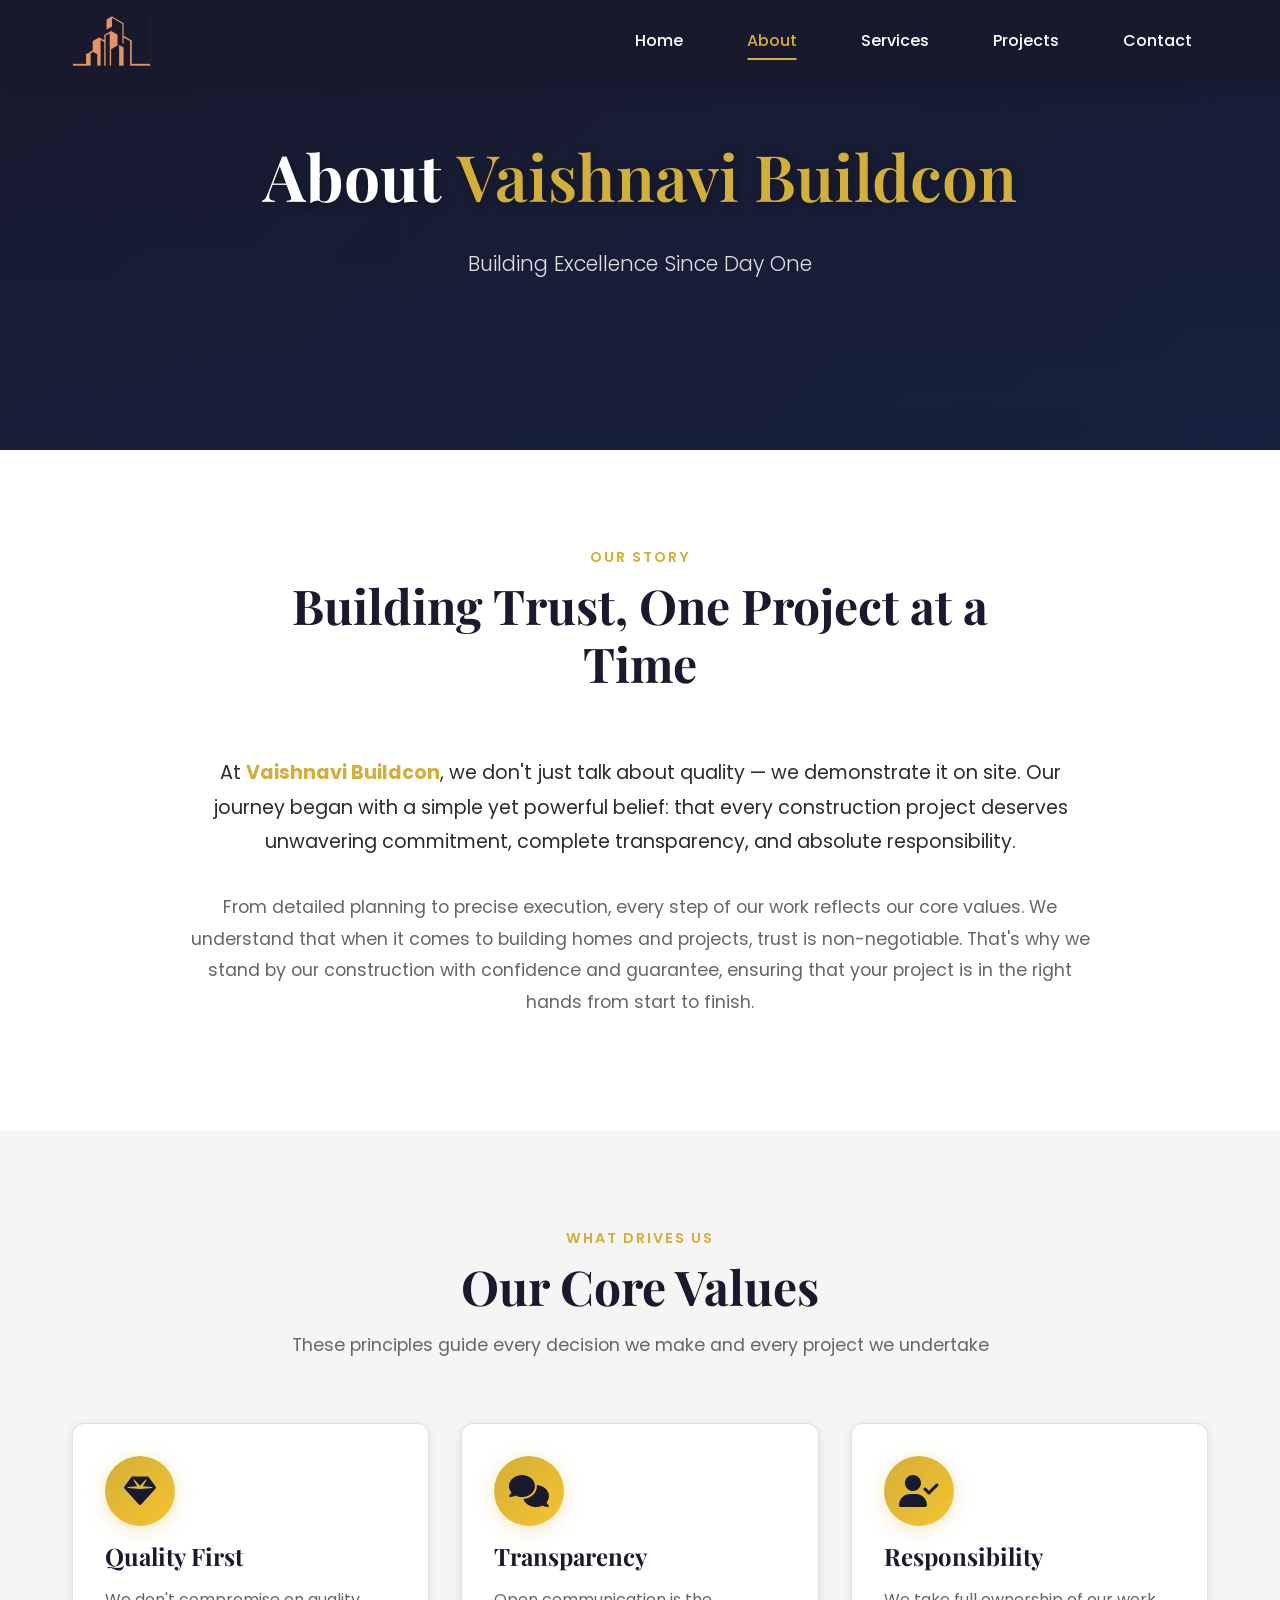
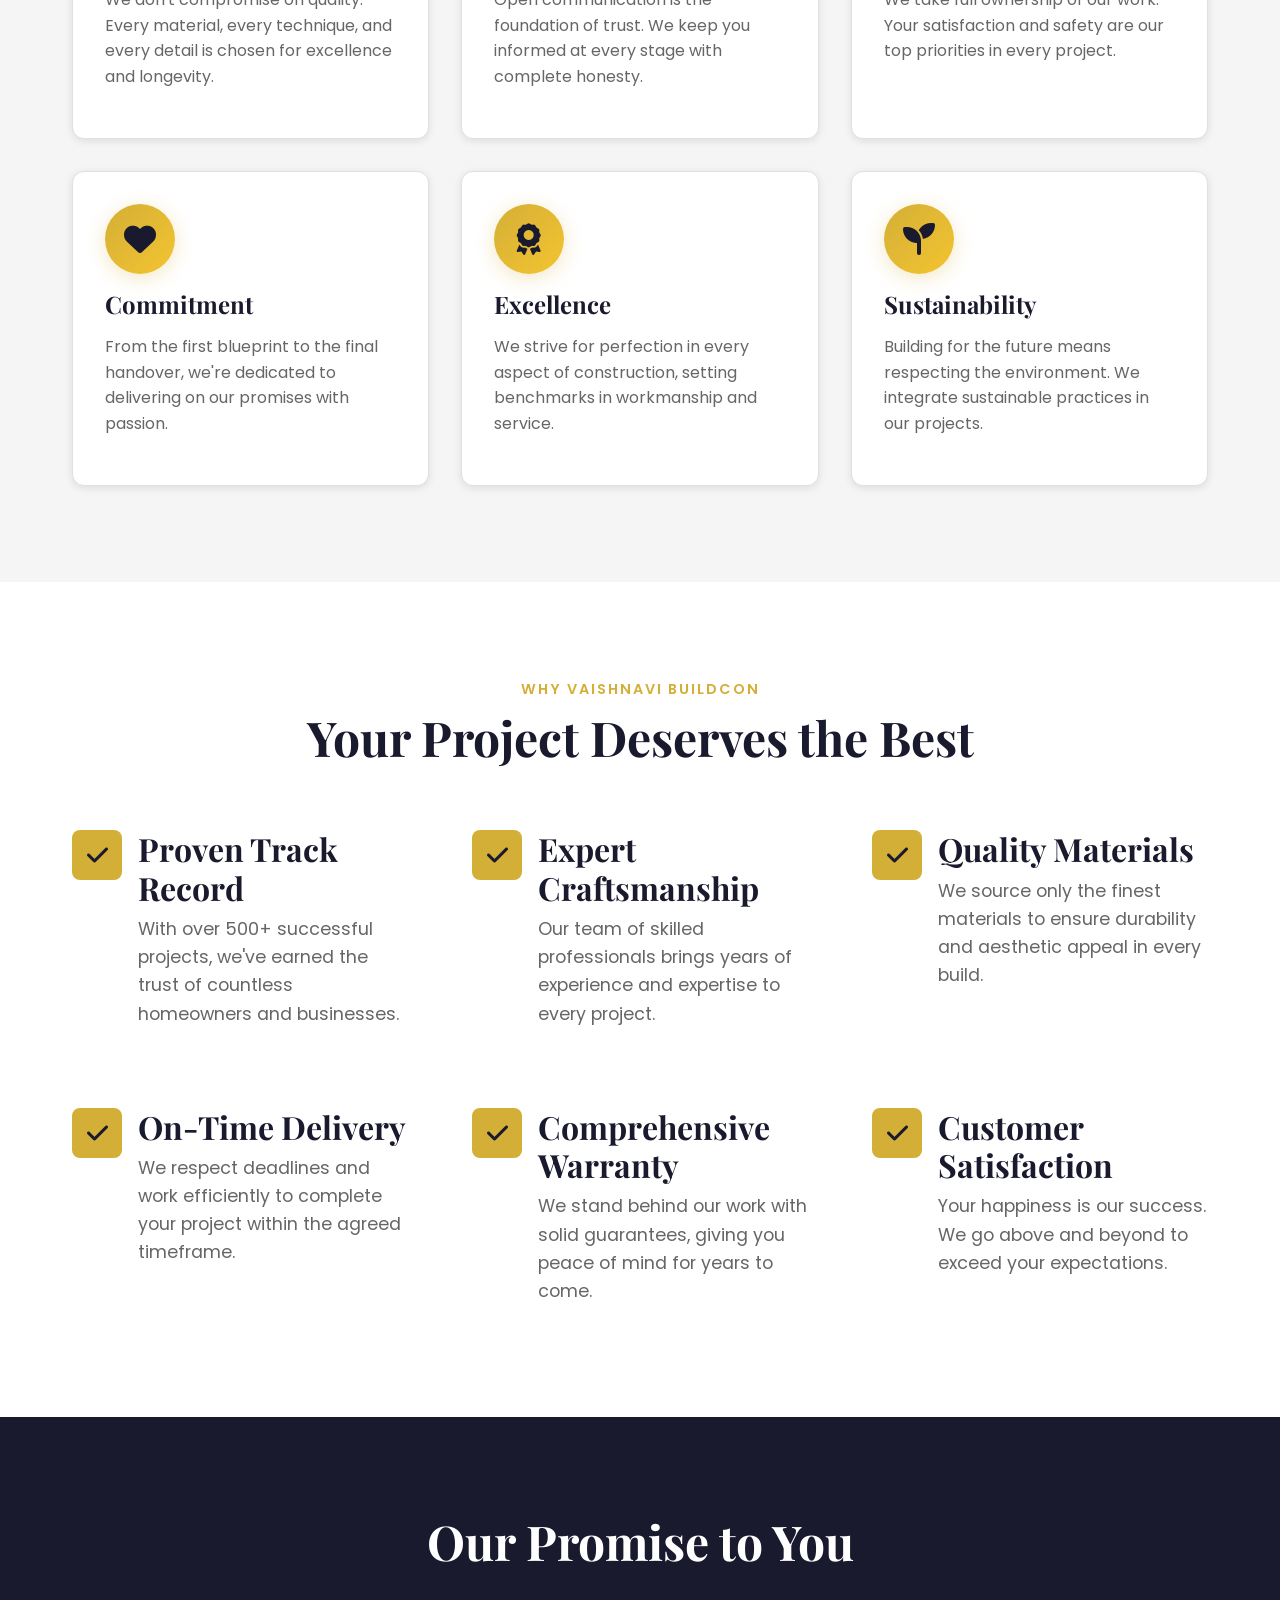
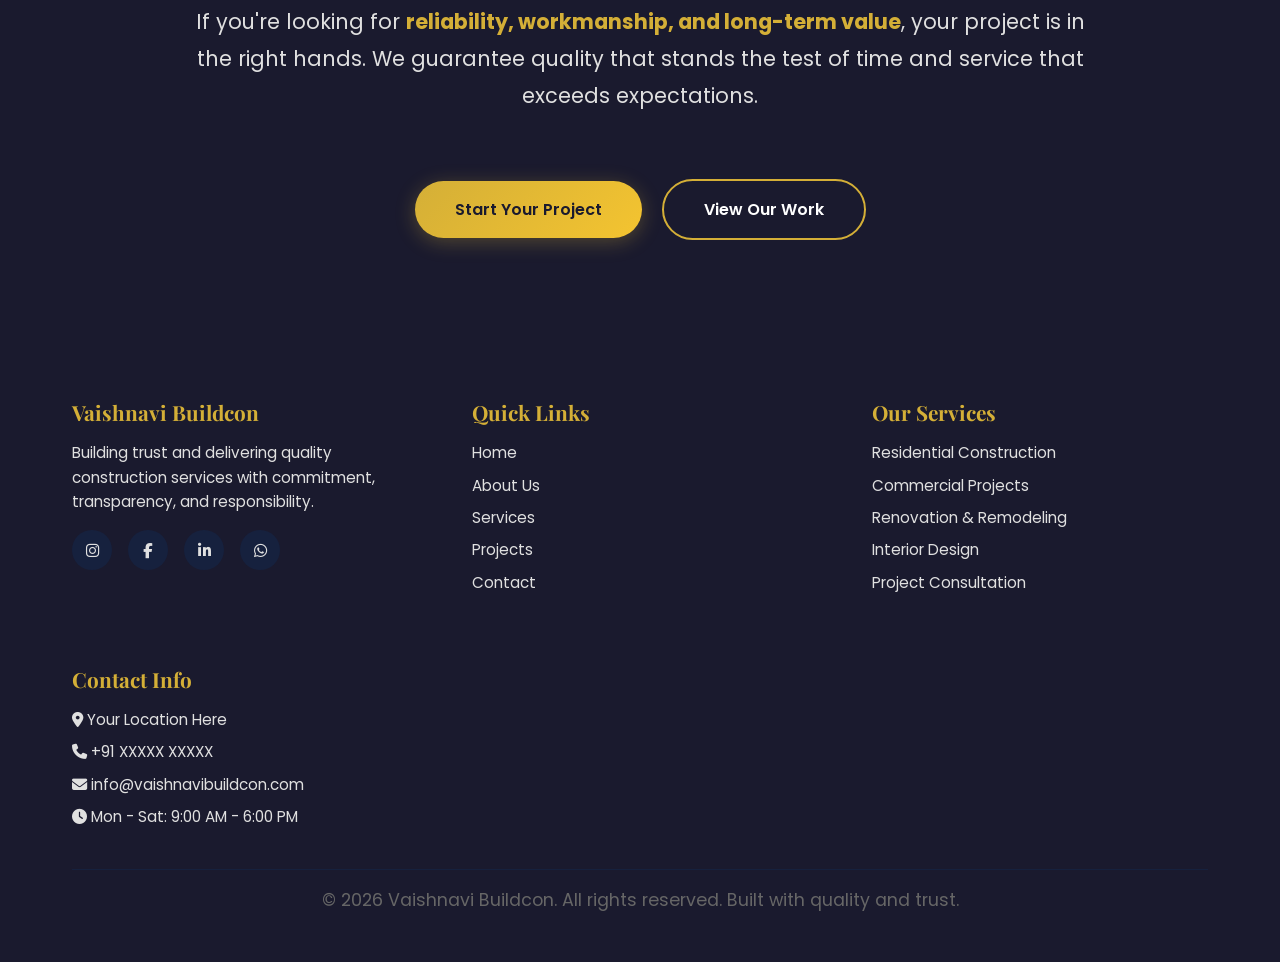
==== about.html @ 638ec4c2 "Initial commit: Vaishnavi Buildcon multi-page website" ====
<!DOCTYPE html>
<html lang="en">
<head>
    <meta charset="UTF-8">
    <meta name="viewport" content="width=device-width, initial-scale=1.0">
    <meta name="description" content="Learn about Vaishnavi Buildcon - Our story, values, and commitment to quality construction.">
    <title>About Us - Vaishnavi Buildcon</title>
    
    <!-- Google Fonts -->
    <link rel="preconnect" href="https://fonts.googleapis.com">
    <link rel="preconnect" href="https://fonts.gstatic.com" crossorigin>
    <link href="https://fonts.googleapis.com/css2?family=Poppins:wght@300;400;500;600;700&family=Playfair+Display:wght@600;700;800&display=swap" rel="stylesheet">
    
    <!-- Font Awesome -->
    <link rel="stylesheet" href="https://cdnjs.cloudflare.com/ajax/libs/font-awesome/6.4.0/css/all.min.css">
    
    <!-- Custom CSS -->
    <link rel="stylesheet" href="css/styles.css">
    
    <!-- Favicon -->
    <link rel="icon" type="image/svg+xml" href="data:image/svg+xml,<svg xmlns='http://www.w3.org/2000/svg' viewBox='0 0 100 100'><text y='.9em' font-size='90'>🏗️</text></svg>">
</head>
<body>
    <!-- Navigation -->
    <nav class="navbar">
        <div class="container">
            <a href="index.html" class="logo" style="display: flex; align-items: center;">
                <img src="Vaishnavi Buildcon (Logo).png" alt="Vaishnavi Buildcon" style="height: 50px; width: auto; filter: brightness(1.2);">
            </a>
            <button class="menu-toggle" aria-label="Toggle menu">
                <span></span>
                <span></span>
                <span></span>
            </button>
            <ul class="nav-menu">
                <li><a href="index.html" class="nav-link">Home</a></li>
                <li><a href="about.html" class="nav-link">About</a></li>
                <li><a href="services.html" class="nav-link">Services</a></li>
                <li><a href="projects.html" class="nav-link">Projects</a></li>
                <li><a href="contact.html" class="nav-link">Contact</a></li>
            </ul>
        </div>
    </nav>

    <!-- Page Hero -->
    <section class="hero" style="height: 50vh; min-height: 400px;">
        <div class="hero-content">
            <h1>About <span class="hero-highlight">Vaishnavi Buildcon</span></h1>
            <p class="hero-subtitle">Building Excellence Since Day One</p>
        </div>
    </section>

    <!-- Our Story Section -->
    <section class="section">
        <div class="container">
            <div class="section-header">
                <div class="section-subtitle">OUR STORY</div>
                <h2 class="section-title">Building Trust, One Project at a Time</h2>
            </div>
            
            <div style="max-width: 900px; margin: 0 auto; text-align: center;">
                <p style="font-size: 1.2rem; line-height: 1.8; color: var(--text-dark); margin-bottom: var(--spacing-md);">
                    At <strong style="color: var(--primary-gold);">Vaishnavi Buildcon</strong>, we don't just talk about quality — 
                    we demonstrate it on site. Our journey began with a simple yet powerful belief: that every construction 
                    project deserves unwavering commitment, complete transparency, and absolute responsibility.
                </p>
                <p style="font-size: 1.1rem; line-height: 1.8; color: var(--text-light);">
                    From detailed planning to precise execution, every step of our work reflects our core values. 
                    We understand that when it comes to building homes and projects, trust is non-negotiable. 
                    That's why we stand by our construction with confidence and guarantee, ensuring that your 
                    project is in the right hands from start to finish.
                </p>
            </div>
        </div>
    </section>

    <!-- Our Values Section -->
    <section class="section section-light">
        <div class="container">
            <div class="section-header">
                <div class="section-subtitle">WHAT DRIVES US</div>
                <h2 class="section-title">Our Core Values</h2>
                <p class="section-description">
                    These principles guide every decision we make and every project we undertake
                </p>
            </div>
            
            <div class="card-grid">
                <div class="card">
                    <div class="card-icon">
                        <i class="fas fa-gem"></i>
                    </div>
                    <h3>Quality First</h3>
                    <p>We don't compromise on quality. Every material, every technique, and every detail is chosen for excellence and longevity.</p>
                </div>
                
                <div class="card">
                    <div class="card-icon">
                        <i class="fas fa-comments"></i>
                    </div>
                    <h3>Transparency</h3>
                    <p>Open communication is the foundation of trust. We keep you informed at every stage with complete honesty.</p>
                </div>
                
                <div class="card">
                    <div class="card-icon">
                        <i class="fas fa-user-check"></i>
                    </div>
                    <h3>Responsibility</h3>
                    <p>We take full ownership of our work. Your satisfaction and safety are our top priorities in every project.</p>
                </div>
                
                <div class="card">
                    <div class="card-icon">
                        <i class="fas fa-heart"></i>
                    </div>
                    <h3>Commitment</h3>
                    <p>From the first blueprint to the final handover, we're dedicated to delivering on our promises with passion.</p>
                </div>
                
                <div class="card">
                    <div class="card-icon">
                        <i class="fas fa-award"></i>
                    </div>
                    <h3>Excellence</h3>
                    <p>We strive for perfection in every aspect of construction, setting benchmarks in workmanship and service.</p>
                </div>
                
                <div class="card">
                    <div class="card-icon">
                        <i class="fas fa-seedling"></i>
                    </div>
                    <h3>Sustainability</h3>
                    <p>Building for the future means respecting the environment. We integrate sustainable practices in our projects.</p>
                </div>
            </div>
        </div>
    </section>

    <!-- Why Choose Us Section -->
    <section class="section">
        <div class="container">
            <div class="section-header">
                <div class="section-subtitle">WHY VAISHNAVI BUILDCON</div>
                <h2 class="section-title">Your Project Deserves the Best</h2>
            </div>
            
            <div style="display: grid; grid-template-columns: repeat(auto-fit, minmax(300px, 1fr)); gap: var(--spacing-lg);">
                <div class="feature-item">
                    <div style="display: flex; gap: var(--spacing-sm); align-items: flex-start;">
                        <div style="width: 50px; height: 50px; background: var(--primary-gold); border-radius: 8px; display: flex; align-items: center; justify-content: center; flex-shrink: 0;">
                            <i class="fas fa-check" style="color: var(--primary-dark); font-size: 1.5rem;"></i>
                        </div>
                        <div>
                            <h3 style="margin-bottom: 0.5rem;">Proven Track Record</h3>
                            <p>With over 500+ successful projects, we've earned the trust of countless homeowners and businesses.</p>
                        </div>
                    </div>
                </div>
                
                <div class="feature-item">
                    <div style="display: flex; gap: var(--spacing-sm); align-items: flex-start;">
                        <div style="width: 50px; height: 50px; background: var(--primary-gold); border-radius: 8px; display: flex; align-items: center; justify-content: center; flex-shrink: 0;">
                            <i class="fas fa-check" style="color: var(--primary-dark); font-size: 1.5rem;"></i>
                        </div>
                        <div>
                            <h3 style="margin-bottom: 0.5rem;">Expert Craftsmanship</h3>
                            <p>Our team of skilled professionals brings years of experience and expertise to every project.</p>
                        </div>
                    </div>
                </div>
                
                <div class="feature-item">
                    <div style="display: flex; gap: var(--spacing-sm); align-items: flex-start;">
                        <div style="width: 50px; height: 50px; background: var(--primary-gold); border-radius: 8px; display: flex; align-items: center; justify-content: center; flex-shrink: 0;">
                            <i class="fas fa-check" style="color: var(--primary-dark); font-size: 1.5rem;"></i>
                        </div>
                        <div>
                            <h3 style="margin-bottom: 0.5rem;">Quality Materials</h3>
                            <p>We source only the finest materials to ensure durability and aesthetic appeal in every build.</p>
                        </div>
                    </div>
                </div>
                
                <div class="feature-item">
                    <div style="display: flex; gap: var(--spacing-sm); align-items: flex-start;">
                        <div style="width: 50px; height: 50px; background: var(--primary-gold); border-radius: 8px; display: flex; align-items: center; justify-content: center; flex-shrink: 0;">
                            <i class="fas fa-check" style="color: var(--primary-dark); font-size: 1.5rem;"></i>
                        </div>
                        <div>
                            <h3 style="margin-bottom: 0.5rem;">On-Time Delivery</h3>
                            <p>We respect deadlines and work efficiently to complete your project within the agreed timeframe.</p>
                        </div>
                    </div>
                </div>
                
                <div class="feature-item">
                    <div style="display: flex; gap: var(--spacing-sm); align-items: flex-start;">
                        <div style="width: 50px; height: 50px; background: var(--primary-gold); border-radius: 8px; display: flex; align-items: center; justify-content: center; flex-shrink: 0;">
                            <i class="fas fa-check" style="color: var(--primary-dark); font-size: 1.5rem;"></i>
                        </div>
                        <div>
                            <h3 style="margin-bottom: 0.5rem;">Comprehensive Warranty</h3>
                            <p>We stand behind our work with solid guarantees, giving you peace of mind for years to come.</p>
                        </div>
                    </div>
                </div>
                
                <div class="feature-item">
                    <div style="display: flex; gap: var(--spacing-sm); align-items: flex-start;">
                        <div style="width: 50px; height: 50px; background: var(--primary-gold); border-radius: 8px; display: flex; align-items: center; justify-content: center; flex-shrink: 0;">
                            <i class="fas fa-check" style="color: var(--primary-dark); font-size: 1.5rem;"></i>
                        </div>
                        <div>
                            <h3 style="margin-bottom: 0.5rem;">Customer Satisfaction</h3>
                            <p>Your happiness is our success. We go above and beyond to exceed your expectations.</p>
                        </div>
                    </div>
                </div>
            </div>
        </div>
    </section>

    <!-- Our Promise Section -->
    <section class="section section-dark">
        <div class="container">
            <div style="max-width: 900px; margin: 0 auto; text-align: center;">
                <h2 style="color: var(--white); margin-bottom: var(--spacing-md);">Our Promise to You</h2>
                <p style="font-size: 1.3rem; line-height: 1.8; color: var(--medium-gray); margin-bottom: var(--spacing-md);">
                    If you're looking for <strong style="color: var(--primary-gold);">reliability, workmanship, and long-term value</strong>, 
                    your project is in the right hands. We guarantee quality that stands the test of time and service that exceeds expectations.
                </p>
                <div style="margin-top: var(--spacing-lg);">
                    <a href="contact.html" class="btn btn-primary" style="margin-right: var(--spacing-sm);">Start Your Project</a>
                    <a href="projects.html" class="btn btn-secondary">View Our Work</a>
                </div>
            </div>
        </div>
    </section>

    <!-- Footer -->
    <footer class="footer">
        <div class="container">
            <div class="footer-content">
                <div class="footer-section">
                    <h3>Vaishnavi Buildcon</h3>
                    <p>Building trust and delivering quality construction services with commitment, transparency, and responsibility.</p>
                    <div class="social-links">
                        <a href="https://www.instagram.com/reel/DUYKZyjikwP/" target="_blank" class="social-link" aria-label="Instagram">
                            <i class="fab fa-instagram"></i>
                        </a>
                        <a href="#" class="social-link" aria-label="Facebook">
                            <i class="fab fa-facebook-f"></i>
                        </a>
                        <a href="#" class="social-link" aria-label="LinkedIn">
                            <i class="fab fa-linkedin-in"></i>
                        </a>
                        <a href="#" class="social-link" aria-label="WhatsApp">
                            <i class="fab fa-whatsapp"></i>
                        </a>
                    </div>
                </div>
                
                <div class="footer-section">
                    <h3>Quick Links</h3>
                    <p><a href="index.html">Home</a></p>
                    <p><a href="about.html">About Us</a></p>
                    <p><a href="services.html">Services</a></p>
                    <p><a href="projects.html">Projects</a></p>
                    <p><a href="contact.html">Contact</a></p>
                </div>
                
                <div class="footer-section">
                    <h3>Our Services</h3>
                    <p>Residential Construction</p>
                    <p>Commercial Projects</p>
                    <p>Renovation & Remodeling</p>
                    <p>Interior Design</p>
                    <p>Project Consultation</p>
                </div>
                
                <div class="footer-section">
                    <h3>Contact Info</h3>
                    <p><i class="fas fa-map-marker-alt"></i> Your Location Here</p>
                    <p><i class="fas fa-phone"></i> +91 XXXXX XXXXX</p>
                    <p><i class="fas fa-envelope"></i> info@vaishnavibuildcon.com</p>
                    <p><i class="fas fa-clock"></i> Mon - Sat: 9:00 AM - 6:00 PM</p>
                </div>
            </div>
            
            <div class="footer-bottom">
                <p>&copy; 2026 Vaishnavi Buildcon. All rights reserved. Built with quality and trust.</p>
            </div>
        </div>
    </footer>

    <!-- JavaScript -->
    <script src="js/main.js"></script>
</body>
</html>
---- css/styles.css ----
/* ===================================
   Vaishnavi Buildcon - Premium Styles
   =================================== */

/* === CSS Variables & Design System === */
:root {
    /* Premium Color Palette */
    --primary-gold: #D4AF37;
    --primary-dark: #1a1a2e;
    --primary-blue: #16213e;
    --secondary-blue: #0f3460;
    --accent-gold: #F4C430;
    --light-gray: #f5f5f5;
    --medium-gray: #e0e0e0;
    --text-dark: #2c2c2c;
    --text-light: #666666;
    --white: #ffffff;
    
    /* Typography */
    --font-primary: 'Poppins', sans-serif;
    --font-secondary: 'Playfair Display', serif;
    
    /* Spacing */
    --spacing-xs: 0.5rem;
    --spacing-sm: 1rem;
    --spacing-md: 2rem;
    --spacing-lg: 4rem;
    --spacing-xl: 6rem;
    
    /* Transitions */
    --transition-smooth: all 0.3s ease;
    --transition-slow: all 0.5s ease;
    
    /* Shadows */
    --shadow-sm: 0 2px 8px rgba(0,0,0,0.1);
    --shadow-md: 0 4px 16px rgba(0,0,0,0.15);
    --shadow-lg: 0 8px 32px rgba(0,0,0,0.2);
    --shadow-gold: 0 4px 20px rgba(212,175,55,0.3);
}

/* === Reset & Base Styles === */
* {
    margin: 0;
    padding: 0;
    box-sizing: border-box;
}

html {
    scroll-behavior: smooth;
    font-size: 16px;
}

body {
    font-family: var(--font-primary);
    color: var(--text-dark);
    line-height: 1.6;
    overflow-x: hidden;
    background-color: var(--white);
}

img {
    max-width: 100%;
    height: auto;
    display: block;
}

a {
    text-decoration: none;
    color: inherit;
    transition: var(--transition-smooth);
}

ul, ol {
    list-style: none;
}

/* === Typography === */
h1, h2, h3, h4, h5, h6 {
    font-family: var(--font-secondary);
    font-weight: 700;
    line-height: 1.2;
    margin-bottom: var(--spacing-sm);
    color: var(--primary-dark);
}

h1 {
    font-size: clamp(2.5rem, 5vw, 4rem);
}

h2 {
    font-size: clamp(2rem, 4vw, 3rem);
}

h3 {
    font-size: clamp(1.5rem, 3vw, 2rem);
}

p {
    margin-bottom: var(--spacing-sm);
    color: var(--text-light);
    font-size: 1.1rem;
}

/* === Container & Layout === */
.container {
    max-width: 1200px;
    margin: 0 auto;
    padding: 0 var(--spacing-md);
}

.section {
    padding: var(--spacing-xl) 0;
}

.section-dark {
    background-color: var(--primary-dark);
    color: var(--white);
}

.section-light {
    background-color: var(--light-gray);
}

/* === Navigation === */
.navbar {
    position: fixed;
    top: 0;
    left: 0;
    width: 100%;
    background-color: rgba(26, 26, 46, 0.95);
    backdrop-filter: blur(10px);
    padding: 1rem 0;
    z-index: 1000;
    box-shadow: var(--shadow-md);
    transition: var(--transition-smooth);
}

.navbar.scrolled {
    padding: 0.5rem 0;
    background-color: rgba(26, 26, 46, 1);
}

.navbar .container {
    display: flex;
    justify-content: space-between;
    align-items: center;
}

.logo {
    font-family: var(--font-secondary);
    font-size: 1.8rem;
    font-weight: 700;
    color: var(--primary-gold);
    display: flex;
    align-items: center;
    gap: 0.5rem;
}

.logo-subtitle {
    font-size: 0.9rem;
    color: var(--white);
    font-family: var(--font-primary);
    font-weight: 400;
}

.nav-menu {
    display: flex;
    gap: var(--spacing-md);
    align-items: center;
}

.nav-link {
    color: var(--white);
    font-weight: 500;
    font-size: 1rem;
    padding: 0.5rem 1rem;
    border-radius: 4px;
    transition: var(--transition-smooth);
    position: relative;
}

.nav-link::after {
    content: '';
    position: absolute;
    bottom: 0;
    left: 50%;
    transform: translateX(-50%);
    width: 0;
    height: 2px;
    background: var(--primary-gold);
    transition: var(--transition-smooth);
}

.nav-link:hover::after,
.nav-link.active::after {
    width: 60%;
}

.nav-link:hover,
.nav-link.active {
    color: var(--primary-gold);
}

/* Mobile Menu Toggle */
.menu-toggle {
    display: none;
    flex-direction: column;
    gap: 5px;
    cursor: pointer;
    background: none;
    border: none;
    padding: 0.5rem;
}

.menu-toggle span {
    width: 28px;
    height: 3px;
    background-color: var(--primary-gold);
    border-radius: 2px;
    transition: var(--transition-smooth);
}

/* === Buttons === */
.btn {
    display: inline-block;
    padding: 1rem 2.5rem;
    font-size: 1rem;
    font-weight: 600;
    border-radius: 50px;
    border: none;
    cursor: pointer;
    transition: var(--transition-smooth);
    text-align: center;
    font-family: var(--font-primary);
}

.btn-primary {
    background: linear-gradient(135deg, var(--primary-gold), var(--accent-gold));
    color: var(--primary-dark);
    box-shadow: var(--shadow-gold);
}

.btn-primary:hover {
    transform: translateY(-3px);
    box-shadow: 0 6px 25px rgba(212,175,55,0.4);
}

.btn-secondary {
    background-color: transparent;
    color: var(--white);
    border: 2px solid var(--primary-gold);
}

.btn-secondary:hover {
    background-color: var(--primary-gold);
    color: var(--primary-dark);
    transform: translateY(-3px);
}

.btn-dark {
    background-color: var(--primary-dark);
    color: var(--white);
}

.btn-dark:hover {
    background-color: var(--primary-blue);
    transform: translateY(-3px);
}

/* === Hero Section === */
.hero {
    height: 100vh;
    min-height: 600px;
    position: relative;
    display: flex;
    align-items: center;
    justify-content: center;
    background: linear-gradient(135deg, var(--primary-dark), var(--primary-blue));
    overflow: hidden;
}

.hero::before {
    content: '';
    position: absolute;
    top: 0;
    left: 0;
    right: 0;
    bottom: 0;
    background-image: 
        linear-gradient(rgba(26, 26, 46, 0.85), rgba(22, 33, 62, 0.85)),
        url('data:image/svg+xml,<svg width="100" height="100" xmlns="http://www.w3.org/2000/svg"><defs><pattern id="grid" width="100" height="100" patternUnits="userSpaceOnUse"><path d="M 100 0 L 0 0 0 100" fill="none" stroke="rgba(212,175,55,0.1)" stroke-width="1"/></pattern></defs><rect width="100%" height="100%" fill="url(%23grid)"/></svg>');
    opacity: 0.5;
}

.hero-content {
    position: relative;
    z-index: 2;
    text-align: center;
    max-width: 900px;
    padding: 0 var(--spacing-md);
    animation: fadeInUp 1s ease;
}

.hero h1 {
    color: var(--white);
    margin-bottom: var(--spacing-md);
    text-shadow: 2px 2px 10px rgba(0,0,0,0.3);
}

.hero-subtitle {
    font-size: 1.3rem;
    color: var(--medium-gray);
    margin-bottom: var(--spacing-md);
    font-weight: 300;
}

.hero-highlight {
    color: var(--primary-gold);
    font-weight: 600;
}

.hero-buttons {
    display: flex;
    gap: var(--spacing-sm);
    justify-content: center;
    flex-wrap: wrap;
    margin-top: var(--spacing-lg);
}

/* === Section Headers === */
.section-header {
    text-align: center;
    max-width: 800px;
    margin: 0 auto var(--spacing-lg);
}

.section-subtitle {
    text-transform: uppercase;
    letter-spacing: 2px;
    color: var(--primary-gold);
    font-size: 0.9rem;
    font-weight: 600;
    margin-bottom: var(--spacing-xs);
}

.section-title {
    font-size: clamp(2rem, 4vw, 3rem);
    margin-bottom: var(--spacing-sm);
}

.section-description {
    font-size: 1.1rem;
    color: var(--text-light);
}

.section-dark .section-description {
    color: var(--medium-gray);
}

/* === Cards & Features === */
.card-grid {
    display: grid;
    grid-template-columns: repeat(auto-fit, minmax(300px, 1fr));
    gap: var(--spacing-md);
    margin-top: var(--spacing-lg);
}

.card {
    background: var(--white);
    border-radius: 12px;
    padding: var(--spacing-md);
    box-shadow: var(--shadow-sm);
    transition: var(--transition-smooth);
    border: 1px solid var(--medium-gray);
}

.card:hover {
    transform: translateY(-10px);
    box-shadow: var(--shadow-lg);
}

.card-icon {
    width: 70px;
    height: 70px;
    background: linear-gradient(135deg, var(--primary-gold), var(--accent-gold));
    border-radius: 50%;
    display: flex;
    align-items: center;
    justify-content: center;
    margin-bottom: var(--spacing-sm);
    font-size: 2rem;
    color: var(--primary-dark);
    box-shadow: var(--shadow-gold);
}

.card h3 {
    margin-bottom: var(--spacing-sm);
    font-size: 1.5rem;
}

.card p {
    font-size: 1rem;
}

/* === Footer === */
.footer {
    background-color: var(--primary-dark);
    color: var(--white);
    padding: var(--spacing-lg) 0 var(--spacing-md);
}

.footer-content {
    display: grid;
    grid-template-columns: repeat(auto-fit, minmax(250px, 1fr));
    gap: var(--spacing-lg);
    margin-bottom: var(--spacing-md);
}

.footer-section h3 {
    color: var(--primary-gold);
    margin-bottom: var(--spacing-sm);
    font-size: 1.3rem;
}

.footer-section p,
.footer-section a {
    color: var(--medium-gray);
    font-size: 0.95rem;
    margin-bottom: 0.5rem;
}

.footer-section a:hover {
    color: var(--primary-gold);
}

.social-links {
    display: flex;
    gap: var(--spacing-sm);
    margin-top: var(--spacing-sm);
}

.social-link {
    width: 40px;
    height: 40px;
    background-color: var(--primary-blue);
    border-radius: 50%;
    display: flex;
    align-items: center;
    justify-content: center;
    transition: var(--transition-smooth);
}

.social-link:hover {
    background-color: var(--primary-gold);
    transform: translateY(-3px);
}

.footer-bottom {
    border-top: 1px solid var(--primary-blue);
    padding-top: var(--spacing-sm);
    text-align: center;
    color: var(--text-light);
}

/* === Animations === */
@keyframes fadeInUp {
    from {
        opacity: 0;
        transform: translateY(30px);
    }
    to {
        opacity: 1;
        transform: translateY(0);
    }
}

@keyframes fadeIn {
    from {
        opacity: 0;
    }
    to {
        opacity: 1;
    }
}

.fade-in {
    animation: fadeIn 1s ease;
}

/* === Responsive Design === */
@media (max-width: 768px) {
    .menu-toggle {
        display: flex;
        z-index: 1001;
    }
    
    .nav-menu {
        position: fixed;
        top: 0;
        right: -100%;
        height: 100vh;
        width: 70%;
        max-width: 300px;
        background-color: var(--primary-dark);
        flex-direction: column;
        padding: 5rem 2rem;
        gap: var(--spacing-sm);
        transition: var(--transition-smooth);
        box-shadow: var(--shadow-lg);
        align-items: flex-start;
    }
    
    .nav-menu.active {
        right: 0;
    }
    
    .hero-buttons {
        flex-direction: column;
        align-items: center;
    }
    
    .btn {
        width: 100%;
        max-width: 300px;
    }
    
    .card-grid {
        grid-template-columns: 1fr;
    }
    
    .section {
        padding: var(--spacing-lg) 0;
    }
}

@media (max-width: 480px) {
    :root {
        font-size: 14px;
    }
    
    .navbar {
        padding: 0.8rem 0;
    }
    
    .logo {
        font-size: 1.4rem;
    }
}
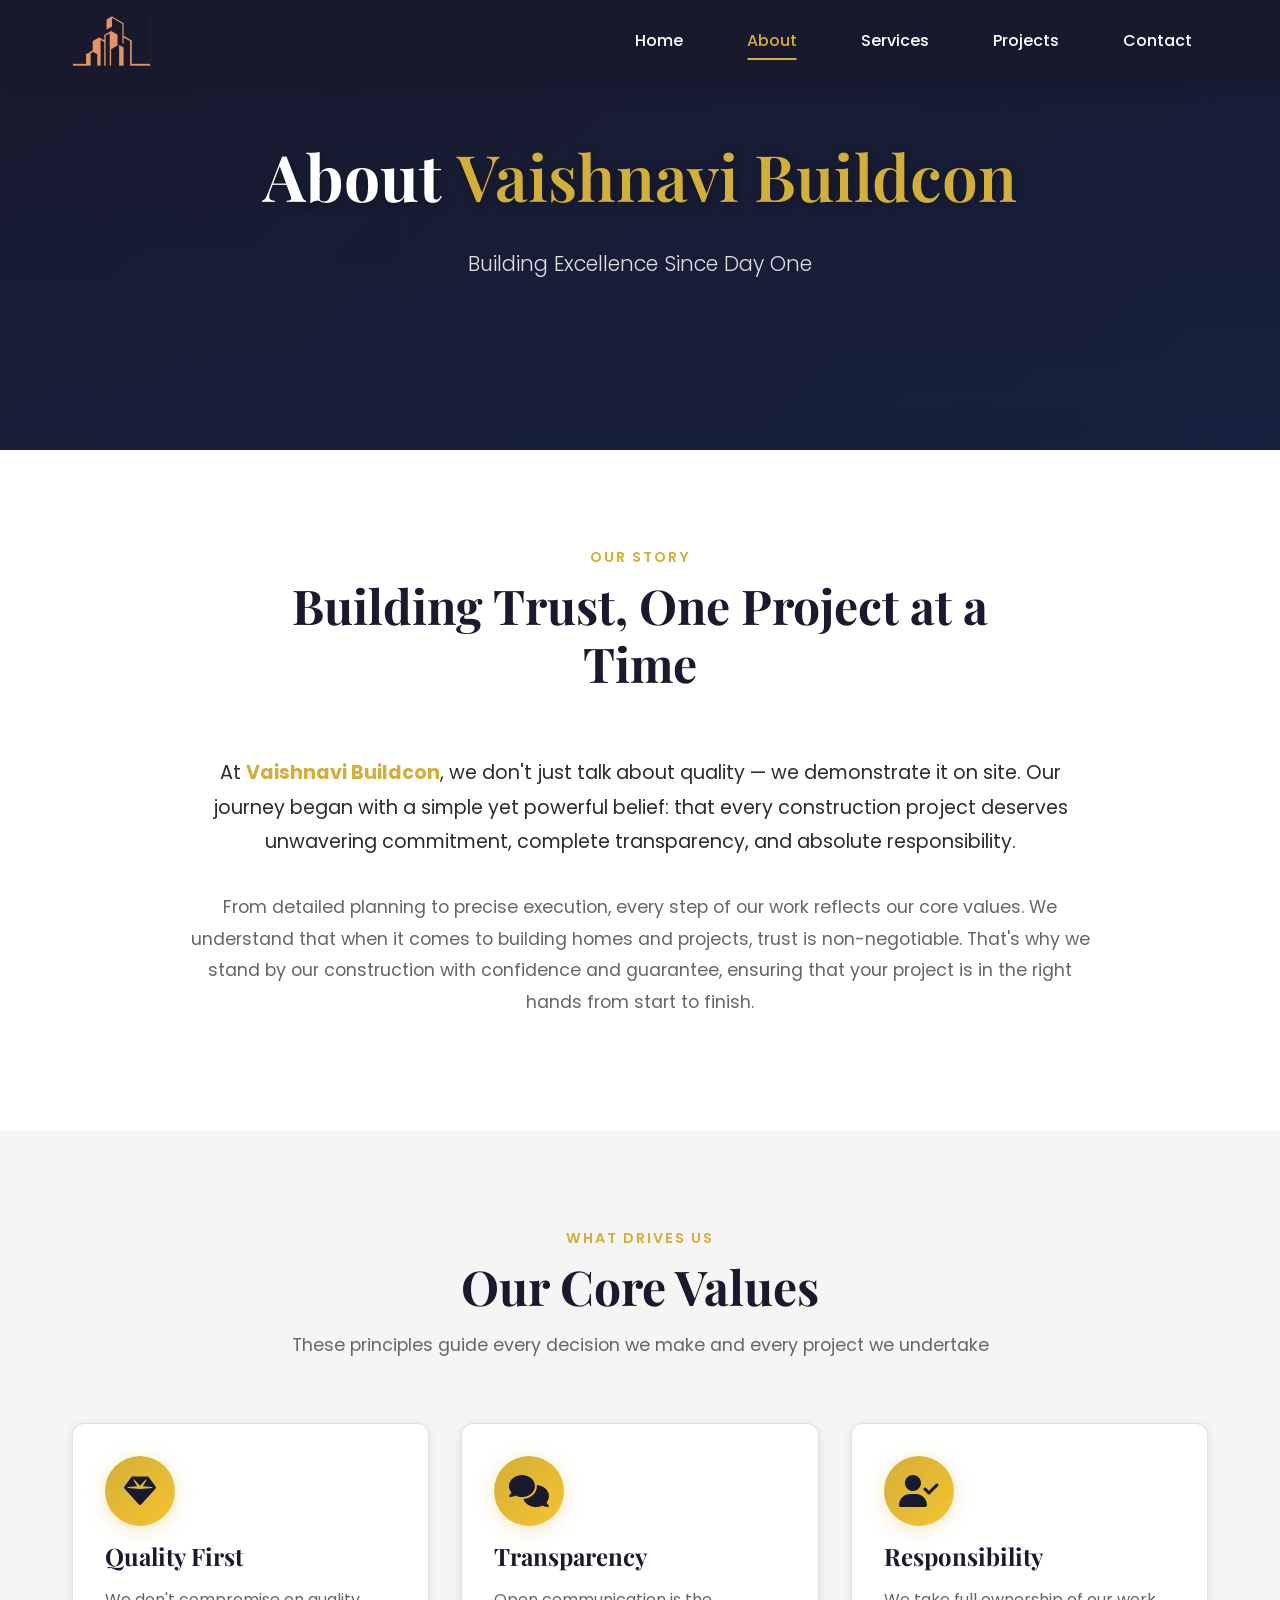
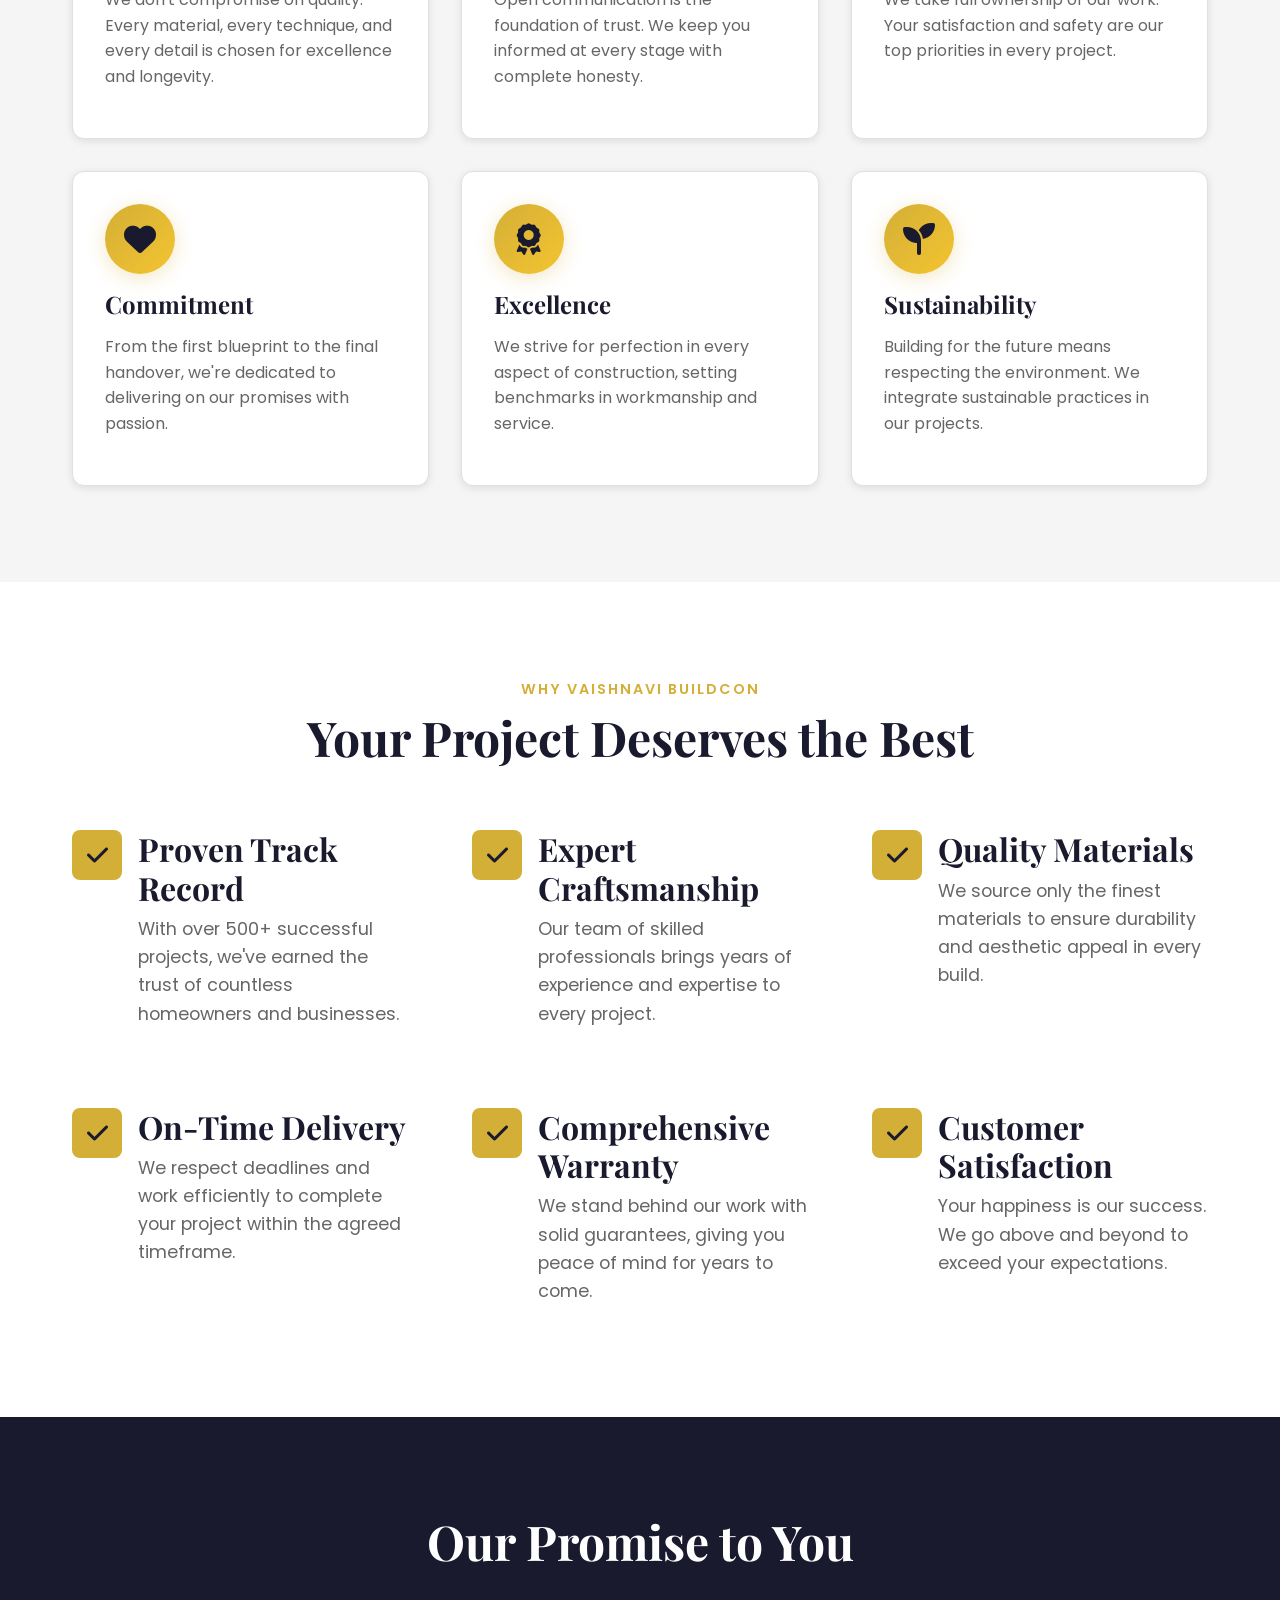
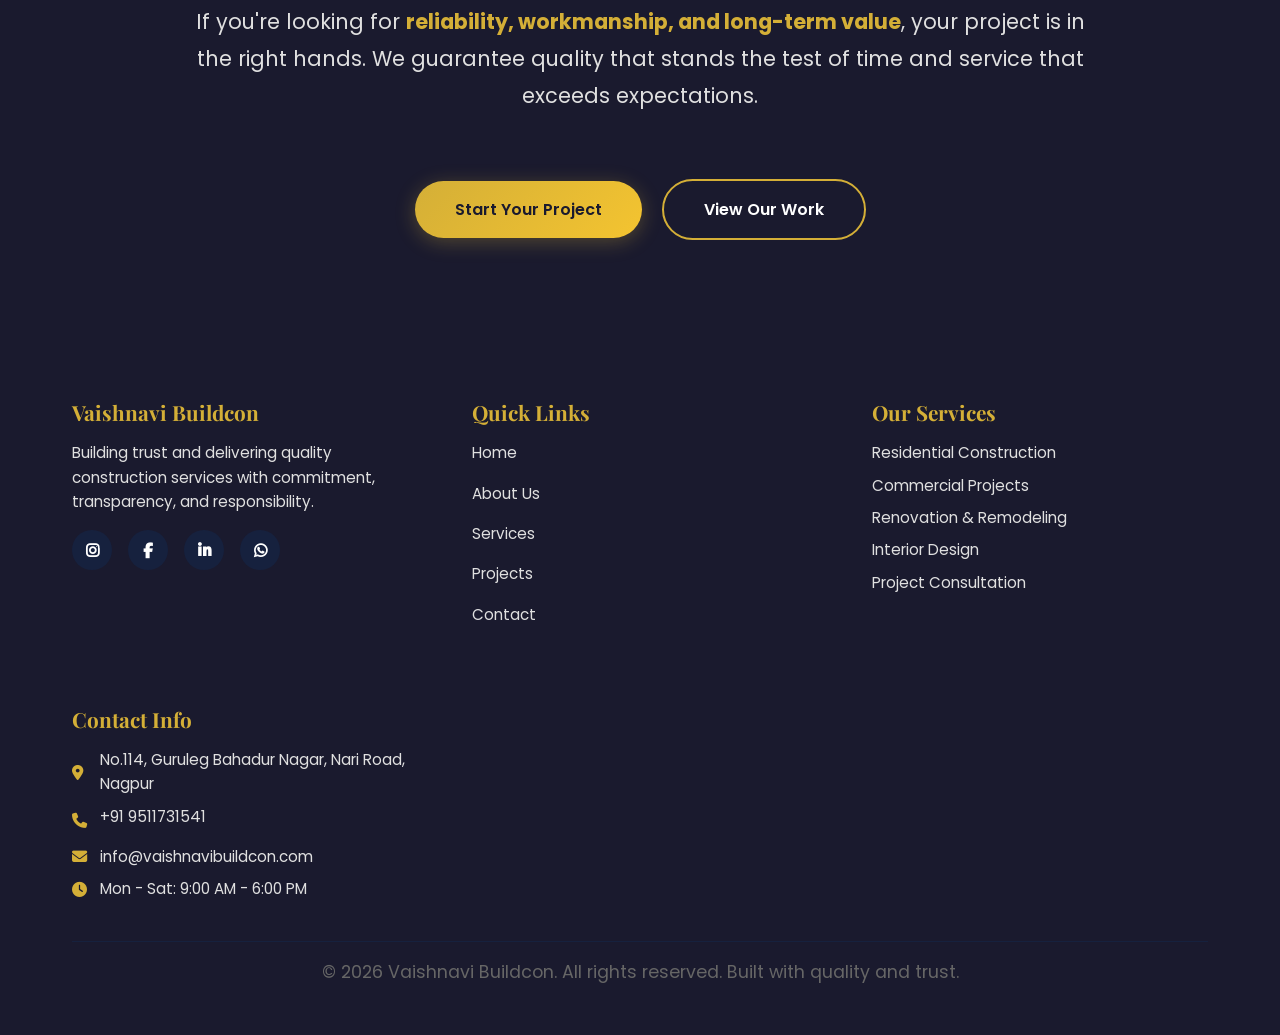
==== commit cb26dfe1: "Replace project card icons with real construction images from Unsplash" ====
--- a/about.html
+++ b/about.html
@@ -281,10 +281,10 @@
                 
                 <div class="footer-section">
                     <h3>Contact Info</h3>
-                    <p><i class="fas fa-map-marker-alt"></i> Your Location Here</p>
-                    <p><i class="fas fa-phone"></i> +91 XXXXX XXXXX</p>
-                    <p><i class="fas fa-envelope"></i> info@vaishnavibuildcon.com</p>
-                    <p><i class="fas fa-clock"></i> Mon - Sat: 9:00 AM - 6:00 PM</p>
+                    <p><i class="fas fa-map-marker-alt" style="margin-right: 0.5rem;"></i> No.114, Guruleg Bahadur Nagar, Nari Road, Nagpur</p>
+                    <p><i class="fas fa-phone" style="margin-right: 0.5rem;"></i> <a href="tel:+919511731541">+91 9511731541</a></p>
+                    <p><i class="fas fa-envelope" style="margin-right: 0.5rem;"></i> info@vaishnavibuildcon.com</p>
+                    <p><i class="fas fa-clock" style="margin-right: 0.5rem;"></i> Mon - Sat: 9:00 AM - 6:00 PM</p>
                 </div>
             </div>
             
--- a/css/styles.css
+++ b/css/styles.css
@@ -393,9 +393,20 @@
     box-shadow: var(--shadow-gold);
 }
 
+.card-icon i {
+    color: var(--primary-dark);
+}
+
 .card h3 {
     margin-bottom: var(--spacing-sm);
     font-size: 1.5rem;
+}
+
+/* Ensure all FontAwesome icons are visible */
+i.fas, i.fab, i.far, i.fal {
+    font-family: 'Font Awesome 6 Free', 'Font Awesome 6 Brands' !important;
+    font-weight: 900;
+    font-style: normal;
 }
 
 .card p {
@@ -427,6 +438,13 @@
     color: var(--medium-gray);
     font-size: 0.95rem;
     margin-bottom: 0.5rem;
+    display: flex;
+    align-items: center;
+}
+
+.footer-section p i {
+    color: var(--primary-gold);
+    min-width: 20px;
 }
 
 .footer-section a:hover {
@@ -448,11 +466,21 @@
     align-items: center;
     justify-content: center;
     transition: var(--transition-smooth);
+    color: var(--white);
+    font-size: 1.1rem;
+}
+
+.social-link i {
+    color: var(--white);
 }
 
 .social-link:hover {
     background-color: var(--primary-gold);
     transform: translateY(-3px);
+}
+
+.social-link:hover i {
+    color: var(--primary-dark);
 }
 
 .footer-bottom {
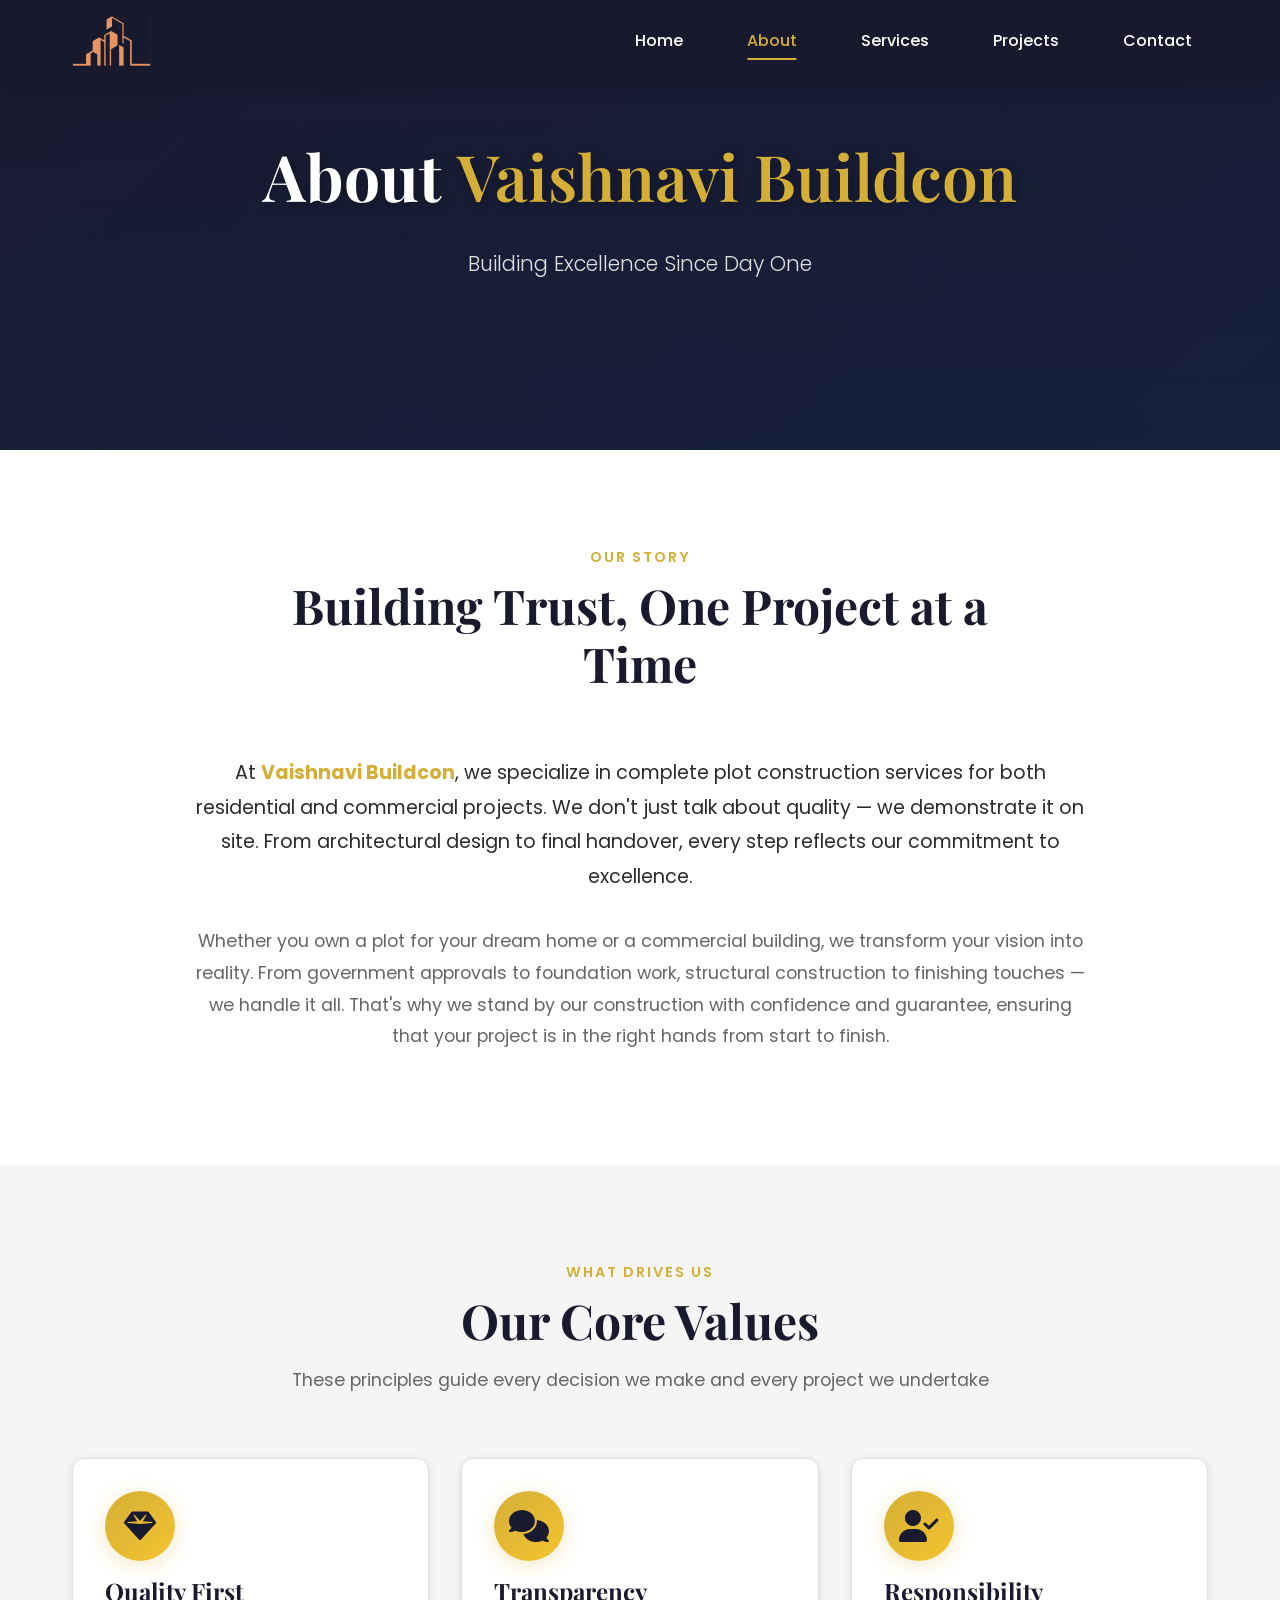
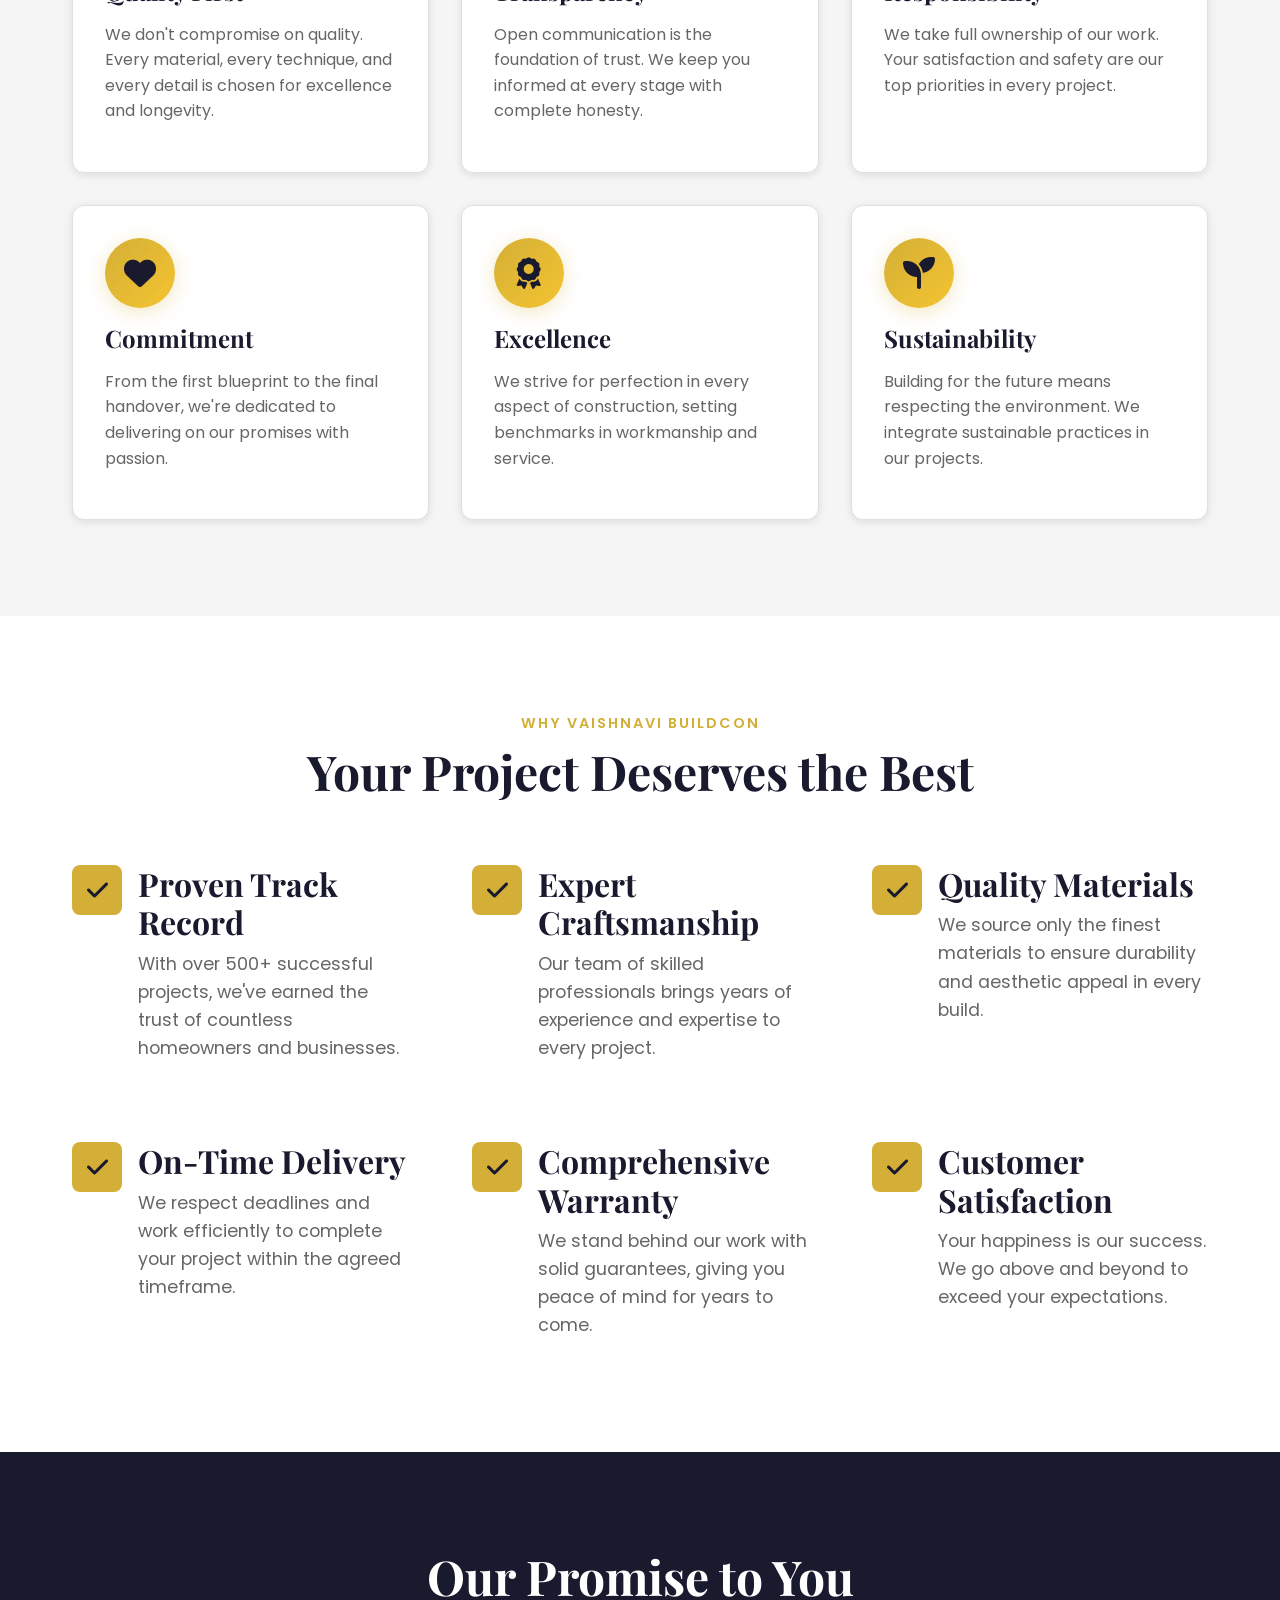
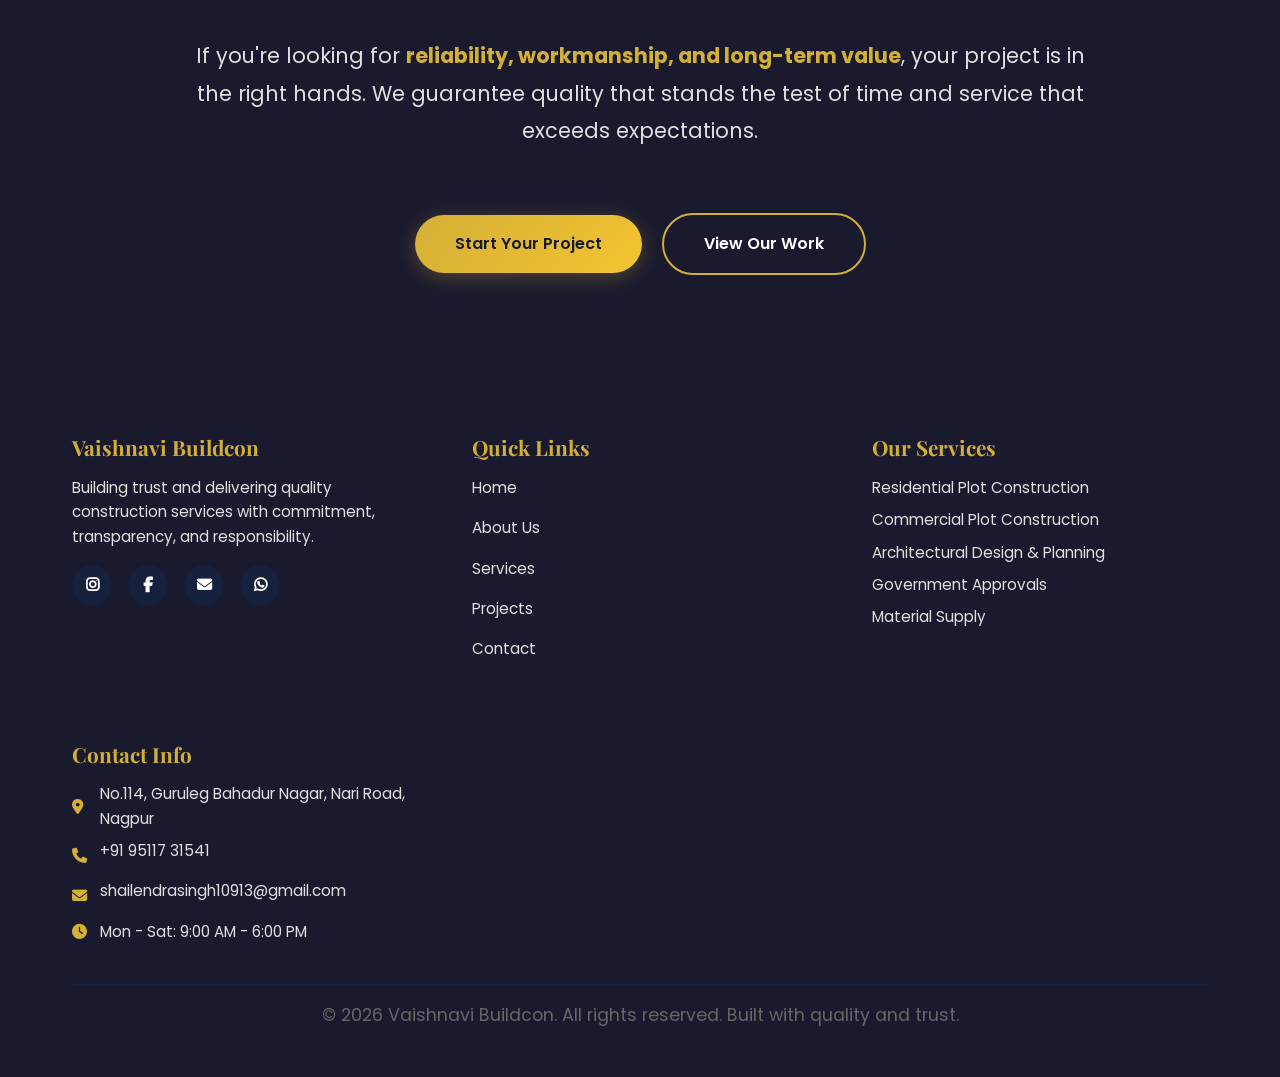
==== commit 3ae7e18b: "Update contact info, services, social links, and Web3Forms integration" ====
--- a/about.html
+++ b/about.html
@@ -60,13 +60,14 @@
             
             <div style="max-width: 900px; margin: 0 auto; text-align: center;">
                 <p style="font-size: 1.2rem; line-height: 1.8; color: var(--text-dark); margin-bottom: var(--spacing-md);">
-                    At <strong style="color: var(--primary-gold);">Vaishnavi Buildcon</strong>, we don't just talk about quality — 
-                    we demonstrate it on site. Our journey began with a simple yet powerful belief: that every construction 
-                    project deserves unwavering commitment, complete transparency, and absolute responsibility.
+                    At <strong style="color: var(--primary-gold);">Vaishnavi Buildcon</strong>, we specialize in complete 
+                    plot construction services for both residential and commercial projects. We don't just talk about quality — 
+                    we demonstrate it on site. From architectural design to final handover, every step reflects our 
+                    commitment to excellence.
                 </p>
                 <p style="font-size: 1.1rem; line-height: 1.8; color: var(--text-light);">
-                    From detailed planning to precise execution, every step of our work reflects our core values. 
-                    We understand that when it comes to building homes and projects, trust is non-negotiable. 
+                    Whether you own a plot for your dream home or a commercial building, we transform your vision into reality. 
+                    From government approvals to foundation work, structural construction to finishing touches — we handle it all. 
                     That's why we stand by our construction with confidence and guarantee, ensuring that your 
                     project is in the right hands from start to finish.
                 </p>
@@ -246,16 +247,16 @@
                     <h3>Vaishnavi Buildcon</h3>
                     <p>Building trust and delivering quality construction services with commitment, transparency, and responsibility.</p>
                     <div class="social-links">
-                        <a href="https://www.instagram.com/reel/DUYKZyjikwP/" target="_blank" class="social-link" aria-label="Instagram">
+                        <a href="https://www.instagram.com/vaishnavi_buildcon__?igsh=MWp1bjlud3llNHpjOA==" target="_blank" class="social-link" aria-label="Instagram">
                             <i class="fab fa-instagram"></i>
                         </a>
-                        <a href="#" class="social-link" aria-label="Facebook">
+                        <a href="https://www.facebook.com/profile.php?id=61583809733543" target="_blank" class="social-link" aria-label="Facebook">
                             <i class="fab fa-facebook-f"></i>
                         </a>
-                        <a href="#" class="social-link" aria-label="LinkedIn">
-                            <i class="fab fa-linkedin-in"></i>
+                        <a href="mailto:shailendrasingh10913@gmail.com" class="social-link" aria-label="Email">
+                            <i class="fas fa-envelope"></i>
                         </a>
-                        <a href="#" class="social-link" aria-label="WhatsApp">
+                        <a href="https://wa.me/919511731541" target="_blank" class="social-link" aria-label="WhatsApp">
                             <i class="fab fa-whatsapp"></i>
                         </a>
                     </div>
@@ -272,18 +273,18 @@
                 
                 <div class="footer-section">
                     <h3>Our Services</h3>
-                    <p>Residential Construction</p>
-                    <p>Commercial Projects</p>
-                    <p>Renovation & Remodeling</p>
-                    <p>Interior Design</p>
-                    <p>Project Consultation</p>
+                    <p>Residential Plot Construction</p>
+                    <p>Commercial Plot Construction</p>
+                    <p>Architectural Design & Planning</p>
+                    <p>Government Approvals</p>
+                    <p>Material Supply</p>
                 </div>
                 
                 <div class="footer-section">
                     <h3>Contact Info</h3>
                     <p><i class="fas fa-map-marker-alt" style="margin-right: 0.5rem;"></i> No.114, Guruleg Bahadur Nagar, Nari Road, Nagpur</p>
-                    <p><i class="fas fa-phone" style="margin-right: 0.5rem;"></i> <a href="tel:+919511731541">+91 9511731541</a></p>
-                    <p><i class="fas fa-envelope" style="margin-right: 0.5rem;"></i> info@vaishnavibuildcon.com</p>
+                    <p><i class="fas fa-phone" style="margin-right: 0.5rem;"></i> <a href="tel:+919511731541">+91 95117 31541</a></p>
+                    <p><i class="fas fa-envelope" style="margin-right: 0.5rem;"></i> <a href="mailto:shailendrasingh10913@gmail.com">shailendrasingh10913@gmail.com</a></p>
                     <p><i class="fas fa-clock" style="margin-right: 0.5rem;"></i> Mon - Sat: 9:00 AM - 6:00 PM</p>
                 </div>
             </div>
--- a/css/styles.css
+++ b/css/styles.css
@@ -106,6 +106,7 @@
     max-width: 1200px;
     margin: 0 auto;
     padding: 0 var(--spacing-md);
+    width: 100%;
 }
 
 .section {
@@ -517,6 +518,10 @@
 
 /* === Responsive Design === */
 @media (max-width: 768px) {
+    .container {
+        padding: 0 var(--spacing-sm);
+    }
+    
     .menu-toggle {
         display: flex;
         z-index: 1001;
@@ -542,22 +547,69 @@
         right: 0;
     }
     
+    .hero {
+        min-height: 500px;
+        padding: 0;
+    }
+    
+    .hero-content {
+        padding: 0 var(--spacing-sm);
+    }
+    
     .hero-buttons {
         flex-direction: column;
         align-items: center;
+        gap: 1rem;
+        width: 100%;
     }
     
     .btn {
         width: 100%;
-        max-width: 300px;
+        max-width: 280px;
+        padding: 0.9rem 2rem;
     }
     
     .card-grid {
         grid-template-columns: 1fr;
+        gap: var(--spacing-sm);
     }
     
     .section {
-        padding: var(--spacing-lg) 0;
+        padding: 3rem 0;
+    }
+    
+    .section-header {
+        margin-bottom: 2rem;
+    }
+    
+    .footer-content {
+        grid-template-columns: 1fr;
+        gap: var(--spacing-md);
+        text-align: center;
+    }
+    
+    .footer-section p,
+    .footer-section a {
+        justify-content: center;
+    }
+    
+    .social-links {
+        justify-content: center;
+    }
+    
+    /* CTA Section Mobile */
+    .section-dark .container > div[style*="display: flex"] {
+        gap: 1rem !important;
+    }
+    
+    /* Contact Page Specific */
+    .contact-info-card {
+        padding: var(--spacing-md) !important;
+    }
+    
+    .contact-item {
+        flex-direction: row;
+        text-align: left;
     }
 }
 
@@ -566,11 +618,117 @@
         font-size: 14px;
     }
     
+    .container {
+        padding: 0 1rem;
+    }
+    
     .navbar {
         padding: 0.8rem 0;
     }
     
+    .navbar .container {
+        padding: 0 1rem;
+    }
+    
     .logo {
+        font-size: 1.3rem;
+    }
+    
+    .logo img {
+        height: 35px;
+    }
+    
+    .hero {
+        min-height: 450px;
+    }
+    
+    .hero-content {
+        padding: 0 1rem;
+    }
+    
+    .hero-buttons {
+        gap: 0.8rem;
+    }
+    
+    .section {
+        padding: 2.5rem 0;
+    }
+    
+    .section-header {
+        margin-bottom: 1.5rem;
+    }
+    
+    h1 {
+        font-size: 2rem;
+    }
+    
+    h2 {
+        font-size: 1.75rem;
+    }
+    
+    h3 {
         font-size: 1.4rem;
     }
-}
+    
+    .btn {
+        padding: 0.8rem 1.5rem;
+        font-size: 0.95rem;
+        max-width: 100%;
+    }
+    
+    .card {
+        padding: 1.5rem;
+    }
+    
+    .card-grid {
+        gap: 1rem;
+    }
+    
+    .card-icon {
+        width: 60px;
+        height: 60px;
+        font-size: 1.8rem;
+    }
+    
+    /* Footer mobile adjustments */
+    .footer {
+        padding: 2.5rem 0 1.5rem;
+    }
+    
+    .footer-content {
+        gap: 2rem;
+    }
+    
+    .footer-section h3 {
+        font-size: 1.2rem;
+    }
+    
+    .social-links {
+        margin-top: 1rem;
+    }
+    
+    .social-link {
+        width: 36px;
+        height: 36px;
+        font-size: 1rem;
+    }
+    
+    /* Contact page mobile */
+    .contact-info-card {
+        padding: 1.5rem !important;
+    }
+    
+    .contact-icon {
+        width: 45px;
+        height: 45px;
+        font-size: 1.2rem;
+    }
+    
+    /* Form adjustments */
+    .form-group input,
+    .form-group textarea,
+    .form-group select {
+        padding: 0.8rem;
+        font-size: 1rem;
+    }
+}
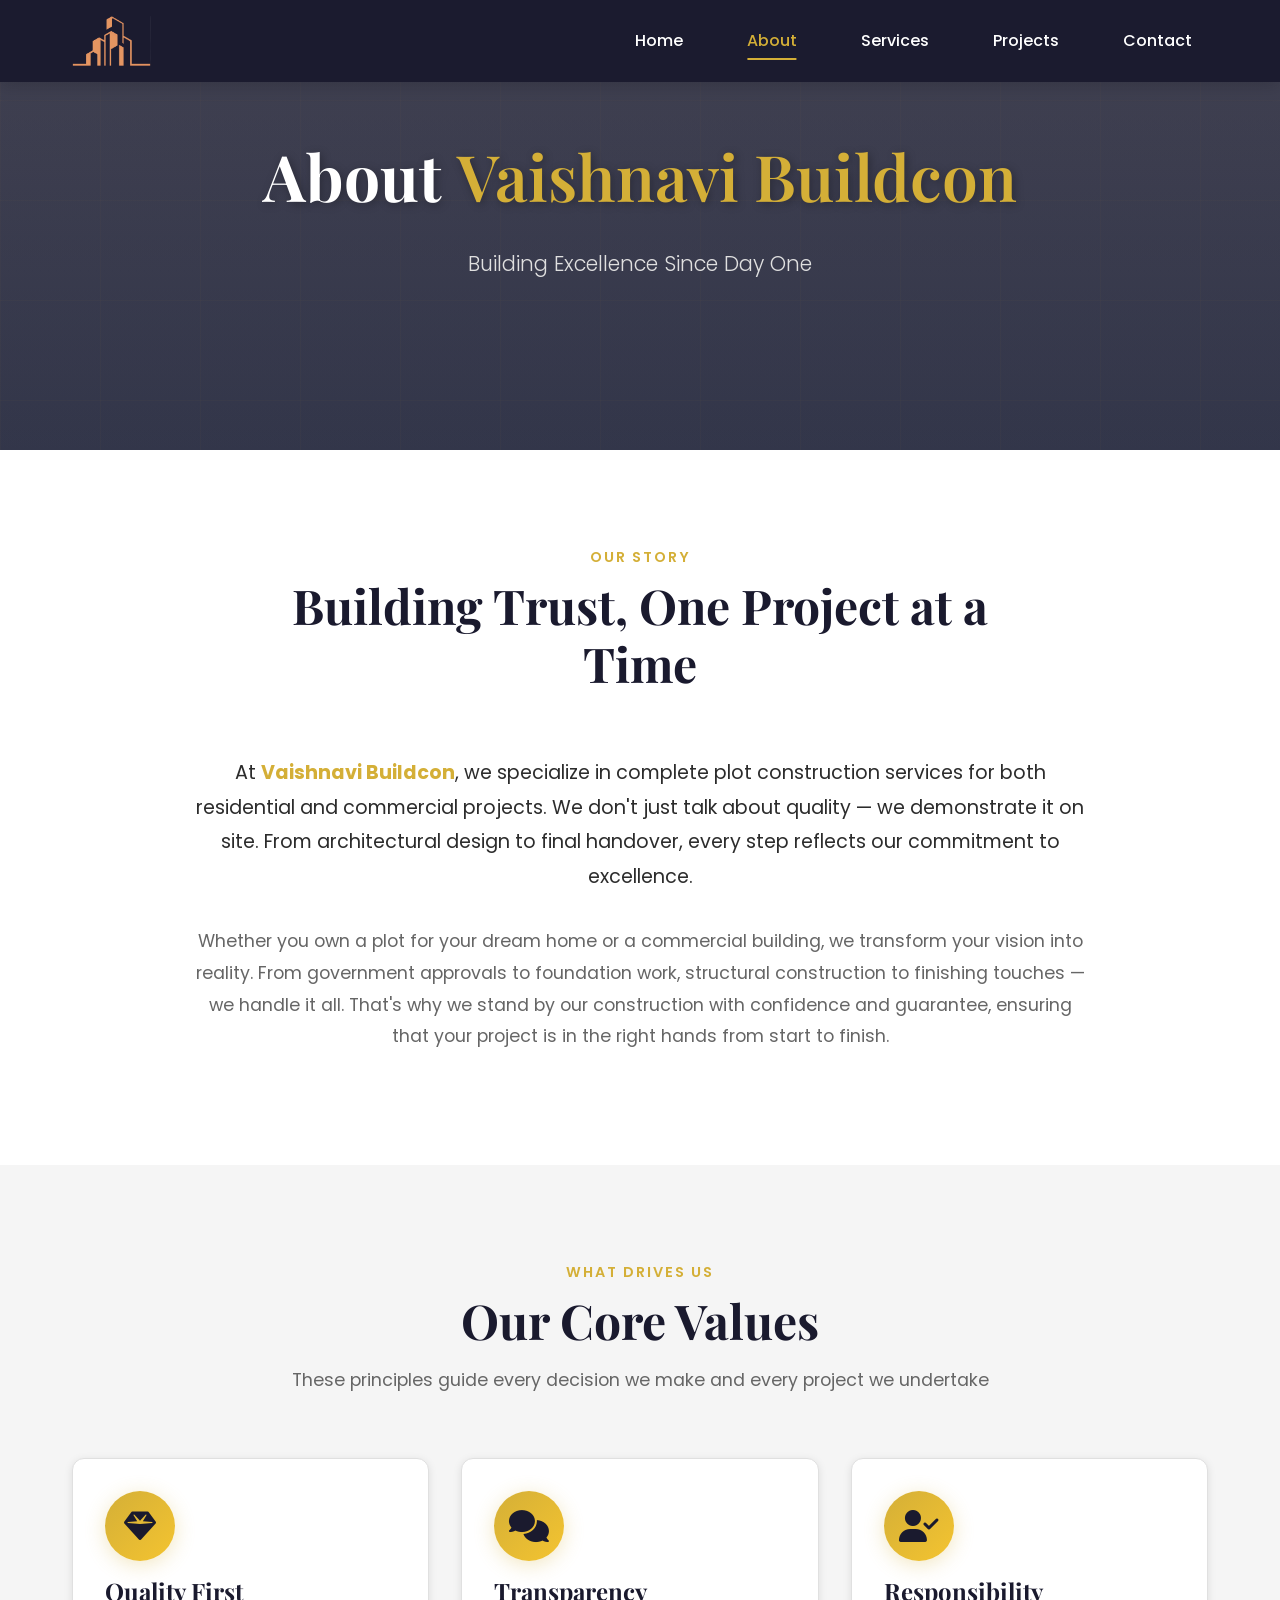
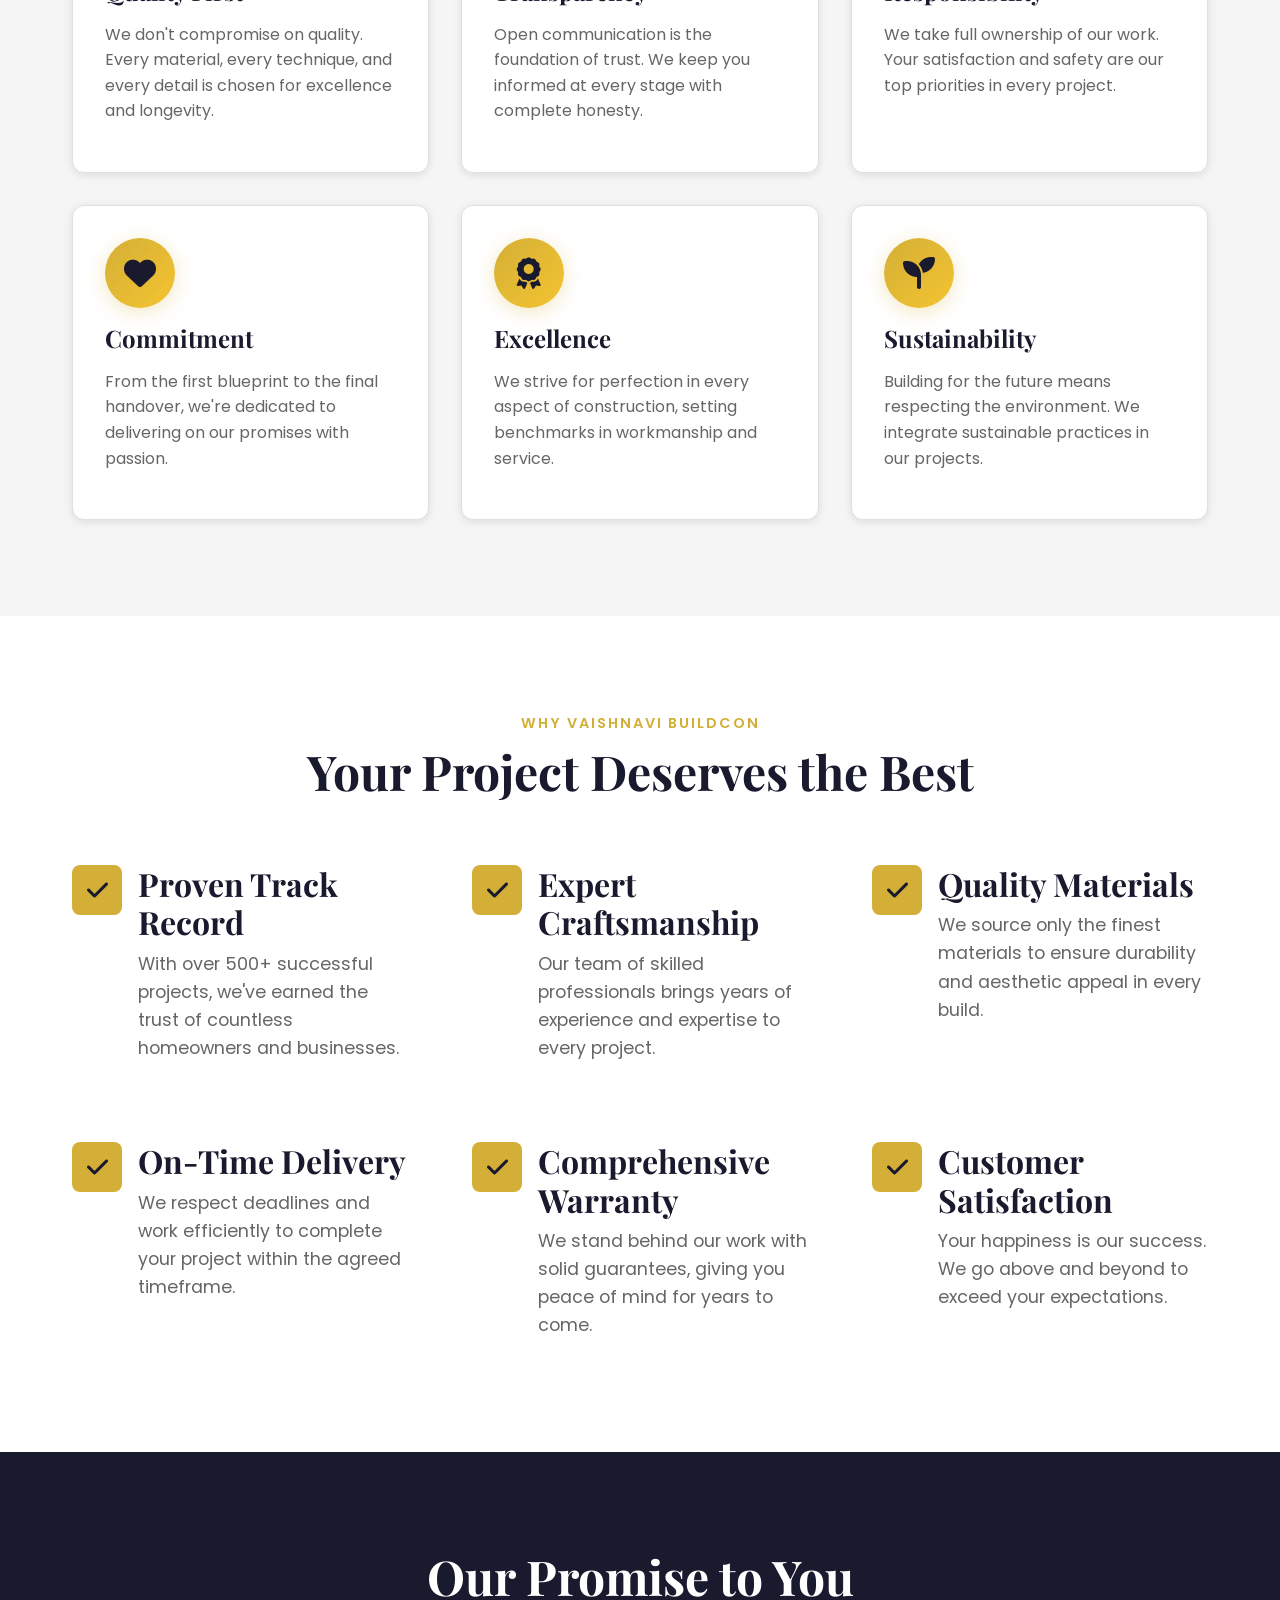
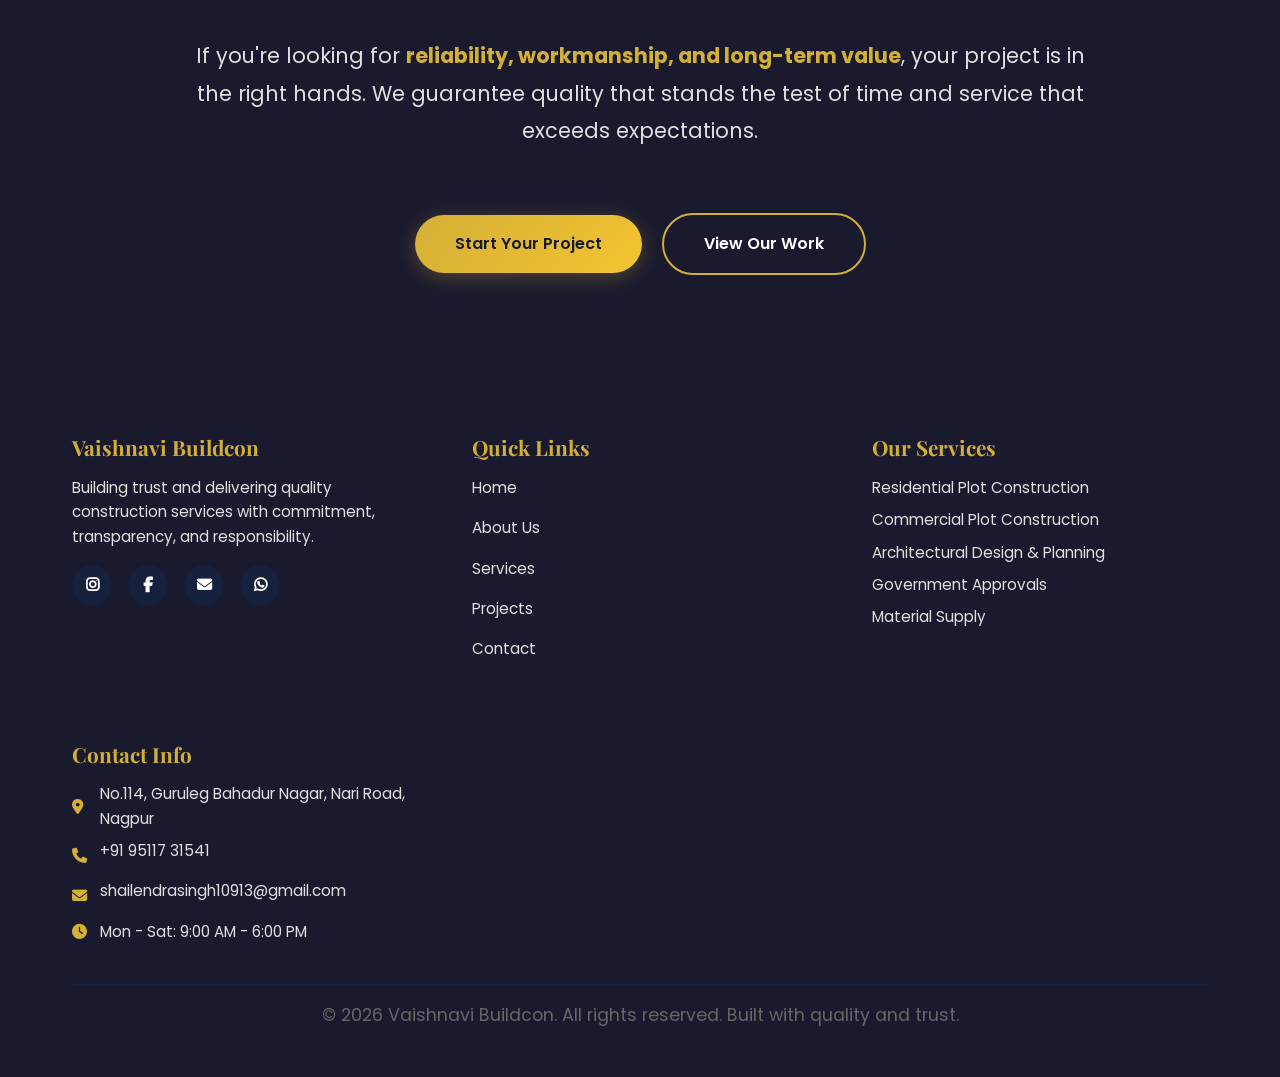
==== commit c0abd46c: "Replace emoji favicon with Vaishnavi Buildcon logo across all pages" ====
--- a/about.html
+++ b/about.html
@@ -18,7 +18,7 @@
     <link rel="stylesheet" href="css/styles.css">
     
     <!-- Favicon -->
-    <link rel="icon" type="image/svg+xml" href="data:image/svg+xml,<svg xmlns='http://www.w3.org/2000/svg' viewBox='0 0 100 100'><text y='.9em' font-size='90'>🏗️</text></svg>">
+    <link rel="icon" type="image/png" href="Vaishnavi Buildcon (Logo).png">
 </head>
 <body>
     <!-- Navigation -->
--- a/css/styles.css
+++ b/css/styles.css
@@ -276,7 +276,9 @@
     display: flex;
     align-items: center;
     justify-content: center;
-    background: linear-gradient(135deg, var(--primary-dark), var(--primary-blue));
+    background: 
+        linear-gradient(rgba(15, 15, 35, 0.72), rgba(15, 15, 35, 0.80)),
+        url('https://images.unsplash.com/photo-1541888946425-d81bb19240f5?w=1920&q=80&fit=crop') center/cover no-repeat;
     overflow: hidden;
 }
 
@@ -288,9 +290,9 @@
     right: 0;
     bottom: 0;
     background-image: 
-        linear-gradient(rgba(26, 26, 46, 0.85), rgba(22, 33, 62, 0.85)),
-        url('data:image/svg+xml,<svg width="100" height="100" xmlns="http://www.w3.org/2000/svg"><defs><pattern id="grid" width="100" height="100" patternUnits="userSpaceOnUse"><path d="M 100 0 L 0 0 0 100" fill="none" stroke="rgba(212,175,55,0.1)" stroke-width="1"/></pattern></defs><rect width="100%" height="100%" fill="url(%23grid)"/></svg>');
-    opacity: 0.5;
+        linear-gradient(rgba(26, 26, 46, 0.3), rgba(22, 33, 62, 0.3)),
+        url('data:image/svg+xml,<svg width="100" height="100" xmlns="http://www.w3.org/2000/svg"><defs><pattern id="grid" width="100" height="100" patternUnits="userSpaceOnUse"><path d="M 100 0 L 0 0 0 100" fill="none" stroke="rgba(212,175,55,0.07)" stroke-width="1"/></pattern></defs><rect width="100%" height="100%" fill="url(%23grid)"/></svg>');
+    opacity: 1;
 }
 
 .hero-content {
